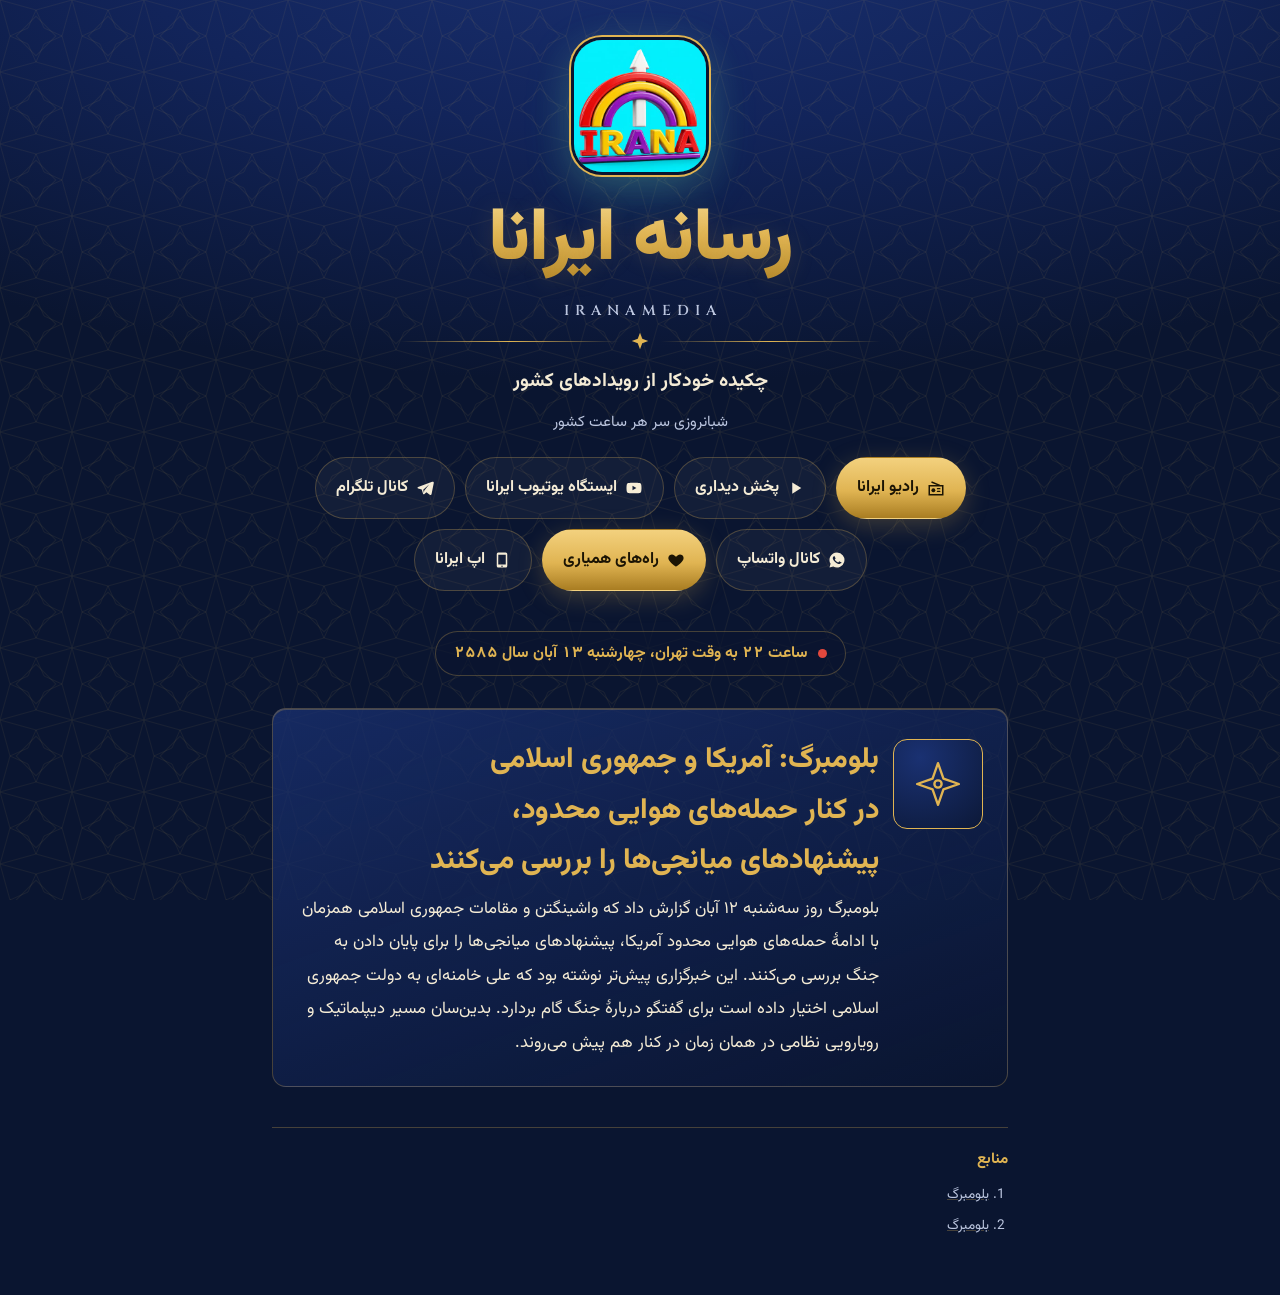
==== site/index.html @ 3be848b4 "خبرنامه‌ی ساعت ۲۲ به وقت تهران، چهارشنبه ۱۳ آبان سال ۲۵۸۵ Co-Authored-By: Claude Sonnet 5.5 <noreply" ====
<!doctype html><html><head><meta charset=utf8><meta name=viewport content="width=device-width,initial-scale=1,viewport-fit=cover"><style>:root{color-scheme:light;box-sizing:border-box;padding-top:env(safe-area-inset-top,0px);padding-bottom:env(safe-area-inset-bottom,0px)}html{scroll-padding-top:env(safe-area-inset-top,0px)}body{margin:0;padding:0;font:14px -apple-system,BlinkMacSystemFont,sans-serif;background:#fff;color:#000}img{max-width:100%}[hidden]:not([hidden=until-found i]){display:none!important}</style></head><body>
<title>رسانه ایرانا</title>
<meta name="theme-color" content="#0a1530">
<link rel="preconnect" href="https://fonts.googleapis.com">
<link rel="preconnect" href="https://fonts.gstatic.com" crossorigin>
<link rel="stylesheet" href="https://fonts.googleapis.com/css2?family=Cinzel:wght@600&family=Vazirmatn:wght@400;700;800;900&display=swap">
<link rel="stylesheet" href="page.css">

<div class="wrap">
  <header class="crown">
    <img class="seal logo" src="seal.jpg" alt="نشان ایرانا" width="132" height="132">
    <h1>رسانه ایرانا</h1>
    <span class="roman" lang="en">IRANAMEDIA</span>
    <div class="ornament"><svg viewBox="0 0 24 24" aria-hidden="true"><path d="M12 1l3 8 8 3-8 3-3 8-3-8-8-3 8-3z"/></svg></div>
    <p class="tagline">چکیده خودکار از رویدادهای کشور</p>
    <p class="cadence">شبانروزی سر هر ساعت کشور</p>
    <div class="actions">
      <button type="button" class="btn primary" id="radioOpen"><svg viewBox="0 0 24 24" aria-hidden="true"><path d="M3 9h18v12H3zM6 4l11 4.5" fill="none" stroke="currentColor" stroke-width="2"/><circle cx="8.5" cy="15" r="2.6"/><rect x="13" y="12" width="5" height="1.8" rx=".9"/><rect x="13" y="15.5" width="5" height="1.8" rx=".9"/></svg>رادیو ایرانا</button>
      <button type="button" class="btn" id="tvOpen"><svg viewBox="0 0 24 24" aria-hidden="true"><path d="M7 4.5v15l12-7.5z"/></svg>پخش دیداری</button>
      <a class="btn" href="https://m.youtube.com/IRANAMEDIA" target="_blank" rel="noopener"><svg viewBox="0 0 24 24" aria-hidden="true"><path d="M21.6 7.2a2.5 2.5 0 0 0-1.8-1.8C18.2 5 12 5 12 5s-6.2 0-7.8.4A2.5 2.5 0 0 0 2.4 7.2C2 8.8 2 12 2 12s0 3.2.4 4.8a2.5 2.5 0 0 0 1.8 1.8C5.8 19 12 19 12 19s6.2 0 7.8-.4a2.5 2.5 0 0 0 1.8-1.8c.4-1.6.4-4.8.4-4.8s0-3.2-.4-4.8zM10 15V9l5.2 3z"/></svg>ایستگاه یوتیوب ایرانا</a>
      <a class="btn" href="https://t.me/IranaMediaNews"><svg viewBox="0 0 24 24" aria-hidden="true"><path d="M21.5 3.5 2.8 10.7c-1 .4-1 1.6.1 1.9l4.7 1.5 1.8 5.6c.3.8 1.3 1 1.9.4l2.6-2.5 4.9 3.6c.7.5 1.7.1 1.9-.8l3-15.2c.2-1-.8-1.8-1.7-1.4zM9.6 14.3l8.2-7.4-6.9 8.7-.3 3.2z"/></svg>کانال تلگرام</a>
      <a class="btn" href="https://whatsapp.com/channel/0029Vb9JxR1HgZWcZUxJY03Z" target="_blank" rel="noopener"><svg viewBox="0 0 24 24" aria-hidden="true"><path fill-rule="evenodd" d="M12 2a10 10 0 0 0-8.6 15.1L2 22l5-1.3A10 10 0 1 0 12 2zm5.3 14.1c-.2.6-1.3 1.2-1.8 1.2-.5.1-1 .2-3.3-.7-2.8-1.1-4.6-4-4.7-4.2-.1-.2-1.1-1.5-1.1-2.8s.7-2 1-2.3c.2-.3.5-.3.7-.3h.5c.2 0 .4 0 .6.5.2.6.8 2 .8 2.1.1.1.1.3 0 .4-.1.2-.1.3-.3.5l-.4.5c-.1.1-.3.3-.1.6.2.3.8 1.3 1.7 2.1 1.2 1 2.1 1.3 2.4 1.5.3.1.5.1.6-.1l.9-1.1c.2-.3.4-.2.6-.1l2 1c.3.1.5.2.5.3.1.1.1.6-.1 1.2z"/></svg>کانال واتساپ</a>
      <a class="btn primary" href="https://iranamedia.github.io/#support"><svg viewBox="0 0 24 24" aria-hidden="true"><path d="M12 21s-7.5-4.6-9.600-9.200C0.900 8.400 2.800 4.500 6.600 4.500c2.200 0 3.600 1.200 5.400 3.200 1.800-2 3.200-3.200 5.400-3.200 3.800 0 5.700 3.900 4.200 7.300C19.500 16.400 12 21 12 21z"/></svg>راه‌های همیاری</a>
      <a class="btn" href="https://iranamedia.github.io/"><svg viewBox="0 0 24 24" aria-hidden="true"><path d="M7 2h10a2 2 0 0 1 2 2v16a2 2 0 0 1-2 2H7a2 2 0 0 1-2-2V4a2 2 0 0 1 2-2zm0 3v13h10V5zm5 14.2a1 1 0 1 0 0 2 1 1 0 0 0 0-2z"/></svg>اپ ایرانا</a>
    </div>
  </header>

<!--BULLETIN-START-->
<div class="stamp">ساعت ۲۲ به وقت تهران، چهارشنبه ۱۳ آبان سال ۲۵۸۵</div>
<section>
<article class="story" data-kind="general"><h3>بلومبرگ: آمریکا و جمهوری اسلامی در کنار حمله‌های هوایی محدود، پیشنهادهای میانجی‌ها را بررسی می‌کنند</h3><p>بلومبرگ روز سه‌شنبه ۱۲ آبان گزارش داد که واشینگتن و مقامات جمهوری اسلامی همزمان با ادامهٔ حمله‌های هوایی محدود آمریکا، پیشنهادهای میانجی‌ها را برای پایان دادن به جنگ بررسی می‌کنند. این خبرگزاری پیش‌تر نوشته بود که علی خامنه‌ای به دولت جمهوری اسلامی اختیار داده است برای گفتگو دربارهٔ جنگ گام بردارد. بدین‌سان مسیر دیپلماتیک و رویارویی نظامی در همان زمان در کنار هم پیش می‌روند.</p></article>
</section>
<footer class="sources"><h3>منابع</h3><ol>
<li><a href="https://www.bloomberg.com/news/articles/2026-11-03/us-iran-weigh-mediators-proposals-amid-limited-airstrikes">بلومبرگ</a></li>
<li><a href="https://www.bloomberg.com/news/articles/2026-11-02/iran-s-khamenei-gives-government-powers-to-hold-talks-on-war">بلومبرگ</a></li>
</ol></footer>
<!--BULLETIN-END-->
</div>

<div class="tv" id="tv" hidden role="dialog" aria-modal="true" aria-label="پخش دیداری رسانه ایرانا">
  <div class="tv-top"><img id="tvLogo" alt=""><span class="tv-name">رسانه ایرانا</span><span class="tv-onair">رادیو ایرانا · پخش پیوسته</span><span class="tv-stamp" id="tvStamp"></span></div>
  <div class="tv-stage" id="tvStage" aria-live="polite"></div>
  <div>
    <div class="tv-bar">
      <button type="button" id="tvPrev">پیشین</button>
      <button type="button" id="tvPause">ایست</button>
      <button type="button" id="tvNext">پسین</button>
      <button type="button" id="tvSound" aria-pressed="true">صدا: روشن</button>
      <button type="button" id="tvClose">بستن</button>
      <span class="tv-count" id="tvCount"></span>
    </div>
    <div class="tv-progress"><i id="tvProg"></i></div>
  </div>
  <div class="tv-ticker"><b>تیترها</b><div class="tv-track"><div class="tv-run" id="tvRun"></div></div></div>
</div>
<script src="page.js"></script>

</body></html>
---- site/page.css ----
/* Irana visual identity — shared by the claude.ai page and the web app.
   Layout: night-lapis ground with a faint gold girih lattice; modern Vazirmatn masthead; gold-ruled single column of reports. */
:root {
  --night: #0a1530;
  --lapis: #12245a;
  --lapis-2: #1a3172;
  --gold: #e0b452;
  --gold-deep: #a97d22;
  --ivory: #f5ecd6;
  --mist: #bcc6df;
  --turq: #46b8ae;
  --live: #e2483d;
  --line: rgba(224, 180, 82, .28);
  --font-crown: "Vazirmatn", Tahoma, sans-serif;
  --font-roman: "Cinzel", "Times New Roman", serif;
  --font-body: "Vazirmatn", Tahoma, "Segoe UI", sans-serif;
  color-scheme: dark;
}
html { direction: rtl; background: var(--night); }
[hidden] { display: none !important; }
body {
  margin: 0; color: var(--ivory); font-family: var(--font-body); font-size: 17px; line-height: 2;
  background:
    url("data:image/svg+xml,%3Csvg xmlns='http://www.w3.org/2000/svg' width='72' height='72' viewBox='0 0 72 72'%3E%3Cg fill='none' stroke='%23e0b452' stroke-opacity='.07' stroke-width='1'%3E%3Cpath d='M36 10 L44 28 L62 36 L44 44 L36 62 L28 44 L10 36 L28 28 Z'/%3E%3Crect x='22' y='22' width='28' height='28' transform='rotate(45 36 36)'/%3E%3Cpath d='M0 0 L10 36 L0 72 M72 0 L62 36 L72 72 M0 0 L36 10 L72 0 M0 72 L36 62 L72 72'/%3E%3C/g%3E%3C/svg%3E"),
    radial-gradient(120% 70% at 50% -10%, var(--lapis-2) 0%, var(--lapis) 35%, var(--night) 75%);
  background-attachment: fixed, fixed;
  padding-inline: 16px; padding-block: 0 56px;
  min-height: 100%;
}
.wrap { max-width: 46rem; margin-inline: auto; display: flex; flex-direction: column; gap: 32px; }
a { color: var(--gold); }
a:focus-visible, button:focus-visible { outline: 2px solid var(--gold); outline-offset: 3px; border-radius: 6px; }

/* Masthead */
header.crown { padding-block: 40px 8px; display: grid; justify-items: center; gap: 6px; text-align: center; }
.crown .seal { width: 132px; height: 132px; border-radius: 28px; object-fit: cover;
  box-shadow: 0 0 0 3px var(--night), 0 0 0 5px var(--gold), 0 14px 50px rgba(0,229,238,.22), 0 10px 40px rgba(224,180,82,.2); }
.crown h1 { margin: 14px 0 0; font-family: var(--font-crown); font-weight: 900; font-size: clamp(2.6rem, 10vw, 4.6rem);
  line-height: 1.35; letter-spacing: -.01em; color: var(--gold);
  background: linear-gradient(180deg, #f7dc93 0%, var(--gold) 45%, var(--gold-deep) 100%);
  -webkit-background-clip: text; background-clip: text; -webkit-text-fill-color: transparent;
  text-shadow: 0 2px 24px rgba(224,180,82,.18); }
.crown .roman { font-family: var(--font-roman); font-weight: 600; letter-spacing: .42em; font-size: .9rem;
  color: var(--mist); margin-inline-start: .42em; direction: ltr; }
.crown .tagline { margin: 6px 0 0; font-size: 1.2rem; font-weight: 700; color: var(--ivory); }
.crown .cadence { margin: 0; color: var(--mist); font-size: .95rem; }
.ornament { display: flex; align-items: center; gap: 12px; color: var(--gold); width: 100%; max-width: 30rem; margin-inline: auto; }
.ornament::before, .ornament::after { content: ""; flex: 1; height: 1px; background: linear-gradient(90deg, transparent, var(--gold), transparent); }
.ornament svg { width: 18px; height: 18px; flex: none; fill: currentColor; }

/* Actions */
.actions { display: flex; flex-wrap: wrap; justify-content: center; gap: 10px; margin-top: 14px; }
.btn { display: inline-flex; align-items: center; gap: 8px; min-height: 44px; padding: 8px 20px; border-radius: 999px;
  font: 700 1rem var(--font-body); text-decoration: none; cursor: pointer; border: 1px solid var(--line);
  color: var(--ivory); background: rgba(255,255,255,.04); transition: background .2s, border-color .2s; }
.btn:hover { background: rgba(224,180,82,.12); border-color: var(--gold); }
.btn.primary { color: #1b1404; border-color: transparent;
  background: linear-gradient(180deg, #f3d17e, var(--gold) 55%, var(--gold-deep)); box-shadow: 0 6px 24px rgba(224,180,82,.25); }
.btn.primary:hover { filter: brightness(1.06); }
.btn svg { width: 18px; height: 18px; fill: currentColor; flex: none; }

/* Live stamp */
.stamp { align-self: center; display: inline-flex; align-items: center; gap: 10px; padding: 6px 18px; border-radius: 999px;
  border: 1px solid var(--line); background: rgba(10,21,48,.6); color: var(--gold); font-weight: 700;
  font-size: .98rem; font-variant-numeric: tabular-nums; text-align: center; }
.stamp::before { content: ""; width: 9px; height: 9px; border-radius: 50%; background: var(--live); flex: none;
  box-shadow: 0 0 0 0 rgba(226,72,61,.6); animation: pulse 2s infinite; }
@keyframes pulse { 70% { box-shadow: 0 0 0 9px rgba(226,72,61,0); } 100% { box-shadow: 0 0 0 0 rgba(226,72,61,0); } }

/* Reports */
.wrap > section { display: flex; flex-direction: column; }
article.story { padding-block: 22px; border-bottom: 1px solid var(--line); min-width: 0; }
article.story:last-child { border-bottom: 0; }
article.story h3 { margin: 0 0 6px; font-size: 1.22rem; line-height: 1.75; font-weight: 800; color: var(--ivory); text-wrap: balance; }
article.story p { margin: 0; color: var(--mist); }
article.story:first-child { padding: 26px 24px; margin-bottom: 8px; border: 1px solid var(--line); border-radius: 14px;
  background: linear-gradient(160deg, rgba(26,49,114,.75), rgba(10,21,48,.55)); box-shadow: inset 0 1px 0 rgba(224,180,82,.25); }
article.story:first-child h3 { font-size: clamp(1.4rem, 4vw, 1.8rem); color: var(--gold); }
article.story:first-child p { color: var(--ivory); font-size: 1.05rem; }

/* Sources + note */
.sources { font-size: .85rem; color: var(--mist); border-top: 1px solid var(--line); padding-block-start: 16px; }
.sources h3 { margin: 0 0 6px; font-size: .95rem; color: var(--gold); font-weight: 700; }
.sources ol { margin: 0; padding-inline-start: 1.4em; display: flex; flex-direction: column; gap: 4px; }
.sources a { color: var(--mist); text-decoration-color: var(--line); word-break: break-word; }
.sources a:hover { color: var(--gold); }
.note { color: var(--mist); opacity: .75; font-size: .82rem; margin: 0; text-align: center; }
@media (prefers-reduced-motion: reduce) { .stamp::before { animation: none; } }

/* Broadcast & radio view */
.tv[hidden] { display: none !important; }
.tv { position: fixed; inset: 0; z-index: 50; color: var(--ivory); display: grid; grid-template-rows: auto 1fr auto auto;
  background: url("data:image/svg+xml,%3Csvg xmlns='http://www.w3.org/2000/svg' width='72' height='72'%3E%3Cpath d='M36 10 L44 28 L62 36 L44 44 L36 62 L28 44 L10 36 L28 28 Z' fill='none' stroke='%23e0b452' stroke-opacity='.06'/%3E%3C/svg%3E"),
    radial-gradient(120% 90% at 85% 0%, var(--lapis-2) 0%, var(--lapis) 40%, var(--night) 100%);
  padding-top: env(safe-area-inset-top, 0px); padding-bottom: env(safe-area-inset-bottom, 0px); }
.tv-top { display: flex; align-items: center; gap: 12px; padding: 12px 20px; border-bottom: 1px solid var(--line); }
.tv-top img { width: 46px; height: 46px; border-radius: 10px; flex: none; box-shadow: 0 0 0 2px var(--gold); }
.tv-name { font-family: var(--font-crown); font-weight: 900; font-size: 1.5rem; line-height: 1.4; color: var(--gold); }
.tv-onair { display: none; font-size: .8rem; font-weight: 800; background: var(--live); color: #fff; border-radius: 4px; padding: 2px 10px; }
.tv.radio .tv-onair { display: inline-block; }
.tv-stamp { margin-inline-start: auto; font-size: .9rem; color: var(--mist); font-variant-numeric: tabular-nums; text-align: left; }
.tv-stage { display: flex; flex-direction: column; justify-content: center; gap: 14px; padding: 24px clamp(16px, 7vw, 96px); min-height: 0; overflow-y: auto; }
.tv-label { align-self: flex-start; font-size: .85rem; font-weight: 800; background: var(--gold); color: #1b1404; border-radius: 4px; padding: 2px 12px; }
.tv-title { font-family: var(--font-body); font-weight: 800; font-size: clamp(1.8rem, 5vw, 3.3rem); line-height: 1.5; margin: 0; text-wrap: balance; color: #fff; }
.tv-body { font-size: clamp(1.05rem, 2.2vw, 1.45rem); line-height: 2; margin: 0; max-width: 60rem; color: var(--mist); }
.tv-list { margin: 0; padding-inline-start: 1.2em; display: flex; flex-direction: column; gap: 8px; font-size: clamp(1.1rem, 2.4vw, 1.5rem); line-height: 1.8; }
.tv-list li::marker { color: var(--gold); }
.tv-slide { display: flex; flex-direction: column; gap: 14px; animation: tvIn .55s ease both; }
@keyframes tvIn { from { opacity: .001; transform: translateY(14px); } to { opacity: 1; transform: none; } }
.tv-notice { font-size: .85rem; color: var(--gold); margin: 0; }
.tv-bar { display: flex; flex-wrap: wrap; align-items: center; gap: 10px; padding: 10px 20px; }
.tv-bar button { font: 700 .95rem var(--font-body); color: var(--ivory); background: rgba(255,255,255,.06); border: 1px solid var(--line);
  border-radius: 999px; padding: 8px 16px; cursor: pointer; min-height: 40px; }
.tv-bar button:hover { background: rgba(224,180,82,.14); }
.tv-bar button[aria-pressed="false"] { opacity: .65; }
.tv-bar button:disabled { opacity: .35; cursor: not-allowed; }
.tv-count { margin-inline-start: auto; font-size: .9rem; color: var(--mist); font-variant-numeric: tabular-nums; }
.tv-progress { height: 3px; background: rgba(255,255,255,.1); }
.tv-progress > i { display: block; height: 100%; width: 0; background: linear-gradient(90deg, var(--gold-deep), var(--gold)); }
.tv-ticker { display: flex; align-items: stretch; background: linear-gradient(180deg, #f3d17e, var(--gold)); color: #1b1404; overflow: hidden; font-weight: 700; }
.tv-ticker b { flex: none; background: var(--live); color: #fff; padding: 8px 14px; position: relative; z-index: 1; }
.tv-track { flex: 1; overflow: hidden; display: flex; align-items: center; min-width: 0; }
.tv-run { display: inline-block; white-space: nowrap; padding-inline-start: 100%; animation: tvRun 70s linear infinite; }
.tv-run span::after { content: "  ✦  "; color: var(--gold-deep); }
@keyframes tvRun { from { transform: translateX(0); } to { transform: translateX(100%); } }
@media (prefers-reduced-motion: reduce) { .tv-slide { animation: none; } .tv-run { animation: none; padding-inline-start: 0; } }


/* Story art — Irana line illustrations, one per kind of report (set by data-kind) */
[data-kind="prince"] { --art: url("data:image/svg+xml,%3Csvg xmlns='http://www.w3.org/2000/svg' viewBox='0 0 64 64' fill='none' stroke='%23e0b452' stroke-width='2.6' stroke-linecap='round' stroke-linejoin='round'%3E%3Cpath d='M12 44 L9 21 L22 31 L32 14 L42 31 L55 21 L52 44 Z'/%3E%3Cpath d='M12 51 H52'/%3E%3Ccircle cx='32' cy='36' r='3' fill='%23e0b452'/%3E%3Ccircle cx='9' cy='19' r='2' fill='%23e0b452'/%3E%3Ccircle cx='55' cy='19' r='2' fill='%23e0b452'/%3E%3Ccircle cx='32' cy='12' r='2' fill='%23e0b452'/%3E%3C/svg%3E"); }
[data-kind="arrest"] { --art: url("data:image/svg+xml,%3Csvg xmlns='http://www.w3.org/2000/svg' viewBox='0 0 64 64' fill='none' stroke='%23e0b452' stroke-width='2.6' stroke-linecap='round' stroke-linejoin='round'%3E%3Ccircle cx='20' cy='40' r='10'/%3E%3Ccircle cx='44' cy='40' r='10'/%3E%3Cpath d='M14 31 l4 -7 h4 l4 7 M38 31 l4 -7 h4 l4 7'/%3E%3Cpath d='M26 22 q6 -6 12 0'/%3E%3C/svg%3E"); }
[data-kind="prison"] { --art: url("data:image/svg+xml,%3Csvg xmlns='http://www.w3.org/2000/svg' viewBox='0 0 64 64' fill='none' stroke='%23e0b452' stroke-width='2.6' stroke-linecap='round' stroke-linejoin='round'%3E%3Crect x='13' y='11' width='38' height='42' rx='3'/%3E%3Cpath d='M23 11 V53 M32 11 V53 M41 11 V53 M13 26 H51'/%3E%3C/svg%3E"); }
[data-kind="memorial"] { --art: url("data:image/svg+xml,%3Csvg xmlns='http://www.w3.org/2000/svg' viewBox='0 0 64 64' fill='none' stroke='%23e0b452' stroke-width='2.6' stroke-linecap='round' stroke-linejoin='round'%3E%3Cpath d='M32 12 C26 19 27 26 32 27 C37 26 38 19 32 12 Z'/%3E%3Crect x='25' y='31' width='14' height='20' rx='2'/%3E%3Cpath d='M17 53 H47'/%3E%3C/svg%3E"); }
[data-kind="protest"] { --art: url("data:image/svg+xml,%3Csvg xmlns='http://www.w3.org/2000/svg' viewBox='0 0 64 64' fill='none' stroke='%23e0b452' stroke-width='2.6' stroke-linecap='round' stroke-linejoin='round'%3E%3Cpath d='M12 27 v11 h9 l22 11 V16 l-22 11 Z'/%3E%3Cpath d='M21 38 l3 12 h6 l-2 -10'/%3E%3Cpath d='M49 25 q4 7 0 14 M53 21 q7 11 0 22'/%3E%3C/svg%3E"); }
[data-kind="strike"] { --art: url("data:image/svg+xml,%3Csvg xmlns='http://www.w3.org/2000/svg' viewBox='0 0 64 64' fill='none' stroke='%23e0b452' stroke-width='2.6' stroke-linecap='round' stroke-linejoin='round'%3E%3Cpath d='M9 53 V31 l12 8 V31 l12 8 V19 h9 v34 Z'/%3E%3Cpath d='M47 53 V27 h7 v26'/%3E%3Cpath d='M8 53 H56'/%3E%3Cpath d='M14 22 l8 8 M22 22 l-8 8'/%3E%3C/svg%3E"); }
[data-kind="sanctions"] { --art: url("data:image/svg+xml,%3Csvg xmlns='http://www.w3.org/2000/svg' viewBox='0 0 64 64' fill='none' stroke='%23e0b452' stroke-width='2.6' stroke-linecap='round' stroke-linejoin='round'%3E%3Cpath d='M7 41 H57 L51 51 H13 Z'/%3E%3Cpath d='M38 41 V31 h9 v10'/%3E%3Crect x='16' y='20' width='15' height='12' rx='2'/%3E%3Cpath d='M19 20 v-4 a4.5 4.5 0 0 1 9 0 v4'/%3E%3C/svg%3E"); }
[data-kind="economy"] { --art: url("data:image/svg+xml,%3Csvg xmlns='http://www.w3.org/2000/svg' viewBox='0 0 64 64' fill='none' stroke='%23e0b452' stroke-width='2.6' stroke-linecap='round' stroke-linejoin='round'%3E%3Cpath d='M11 11 V53 H55'/%3E%3Cpath d='M16 19 L26 29 L34 25 L50 45'/%3E%3Cpath d='M50 45 h-9 M50 45 v-9'/%3E%3C/svg%3E"); }
[data-kind="rights"] { --art: url("data:image/svg+xml,%3Csvg xmlns='http://www.w3.org/2000/svg' viewBox='0 0 64 64' fill='none' stroke='%23e0b452' stroke-width='2.6' stroke-linecap='round' stroke-linejoin='round'%3E%3Cpath d='M32 13 V51 M21 51 H43 M15 21 H49'/%3E%3Cpath d='M15 21 L9 34 H21 Z M49 21 L43 34 H55 Z'/%3E%3Ccircle cx='32' cy='13' r='2' fill='%23e0b452'/%3E%3C/svg%3E"); }
[data-kind="general"] { --art: url("data:image/svg+xml,%3Csvg xmlns='http://www.w3.org/2000/svg' viewBox='0 0 64 64' fill='none' stroke='%23e0b452' stroke-width='2.6' stroke-linecap='round' stroke-linejoin='round'%3E%3Cpath d='M32 9 L38 26 L55 32 L38 38 L32 55 L26 38 L9 32 L26 26 Z'/%3E%3Ccircle cx='32' cy='32' r='4'/%3E%3C/svg%3E"); }
article.story { display: grid; grid-template-columns: 64px minmax(0, 1fr); column-gap: 16px; align-items: start; }
article.story::before { content: ""; grid-row: 1 / span 2; width: 64px; height: 64px; border-radius: 14px; border: 1px solid var(--line);
  background: var(--art, none) center / 66% no-repeat, radial-gradient(120% 120% at 30% 20%, var(--lapis-2), var(--night)); margin-top: 4px; }
article.story > h3, article.story > p { grid-column: 2; }
article.story:first-child { grid-template-columns: 88px minmax(0, 1fr); }
article.story:first-child::before { width: 88px; height: 88px; border-color: var(--gold); }
@media (max-width: 480px) { article.story { grid-template-columns: 52px minmax(0, 1fr); column-gap: 12px; } article.story::before { width: 52px; height: 52px; border-radius: 12px; }
  article.story:first-child { grid-template-columns: 64px minmax(0, 1fr); } article.story:first-child::before { width: 64px; height: 64px; }
  article.story::before { grid-row: 1; } article.story > h3 { align-self: center; } article.story > p { grid-column: 1 / -1; margin-top: 10px; } }
.tv-art { width: clamp(96px, 16vw, 168px); aspect-ratio: 1; border-radius: 22px; border: 1px solid var(--gold);
  background: var(--art, none) center / 64% no-repeat, radial-gradient(120% 120% at 30% 20%, var(--lapis-2), var(--night)); box-shadow: 0 10px 40px rgba(224,180,82,.15); }
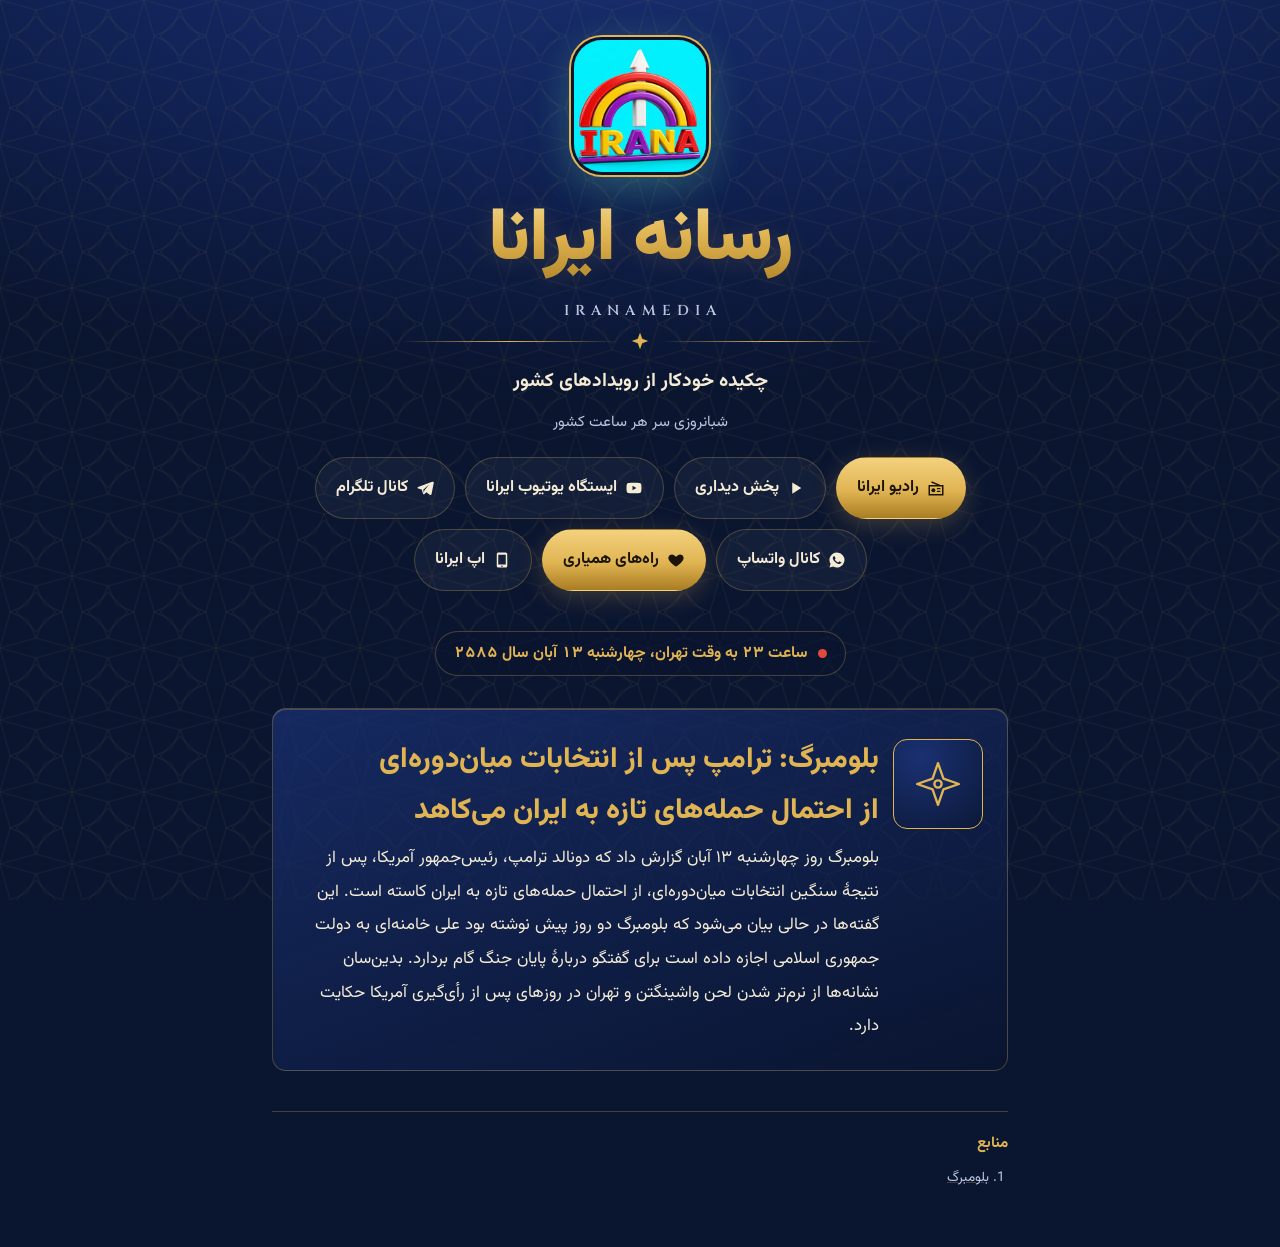
==== commit ab8fb2e3: "خبرنامه‌ی ساعت ۲۳ به وقت تهران، چهارشنبه ۱۳ آبان سال ۲۵۸۵ Co-Authored-By: Claude Sonnet 5.5 <noreply" ====
--- a/site/index.html
+++ b/site/index.html
@@ -26,13 +26,12 @@
   </header>
 
 <!--BULLETIN-START-->
-<div class="stamp">ساعت ۲۲ به وقت تهران، چهارشنبه ۱۳ آبان سال ۲۵۸۵</div>
+<div class="stamp">ساعت ۲۳ به وقت تهران، چهارشنبه ۱۳ آبان سال ۲۵۸۵</div>
 <section>
-<article class="story" data-kind="general"><h3>بلومبرگ: آمریکا و جمهوری اسلامی در کنار حمله‌های هوایی محدود، پیشنهادهای میانجی‌ها را بررسی می‌کنند</h3><p>بلومبرگ روز سه‌شنبه ۱۲ آبان گزارش داد که واشینگتن و مقامات جمهوری اسلامی همزمان با ادامهٔ حمله‌های هوایی محدود آمریکا، پیشنهادهای میانجی‌ها را برای پایان دادن به جنگ بررسی می‌کنند. این خبرگزاری پیش‌تر نوشته بود که علی خامنه‌ای به دولت جمهوری اسلامی اختیار داده است برای گفتگو دربارهٔ جنگ گام بردارد. بدین‌سان مسیر دیپلماتیک و رویارویی نظامی در همان زمان در کنار هم پیش می‌روند.</p></article>
+<article class="story" data-kind="general"><h3>بلومبرگ: ترامپ پس از انتخابات میان‌دوره‌ای از احتمال حمله‌های تازه به ایران می‌کاهد</h3><p>بلومبرگ روز چهارشنبه ۱۳ آبان گزارش داد که دونالد ترامپ، رئیس‌جمهور آمریکا، پس از نتیجهٔ سنگین انتخابات میان‌دوره‌ای، از احتمال حمله‌های تازه به ایران کاسته است. این گفته‌ها در حالی بیان می‌شود که بلومبرگ دو روز پیش نوشته بود علی خامنه‌ای به دولت جمهوری اسلامی اجازه داده است برای گفتگو دربارهٔ پایان جنگ گام بردارد. بدین‌سان نشانه‌ها از نرم‌تر شدن لحن واشینگتن و تهران در روزهای پس از رأی‌گیری آمریکا حکایت دارد.</p></article>
 </section>
 <footer class="sources"><h3>منابع</h3><ol>
-<li><a href="https://www.bloomberg.com/news/articles/2026-11-03/us-iran-weigh-mediators-proposals-amid-limited-airstrikes">بلومبرگ</a></li>
-<li><a href="https://www.bloomberg.com/news/articles/2026-11-02/iran-s-khamenei-gives-government-powers-to-hold-talks-on-war">بلومبرگ</a></li>
+<li><a href="https://www.bloomberg.com/news/articles/2026-11-04/trump-plays-down-prospect-of-strikes-on-iran-after-midterm-rout">بلومبرگ</a></li>
 </ol></footer>
 <!--BULLETIN-END-->
 </div>
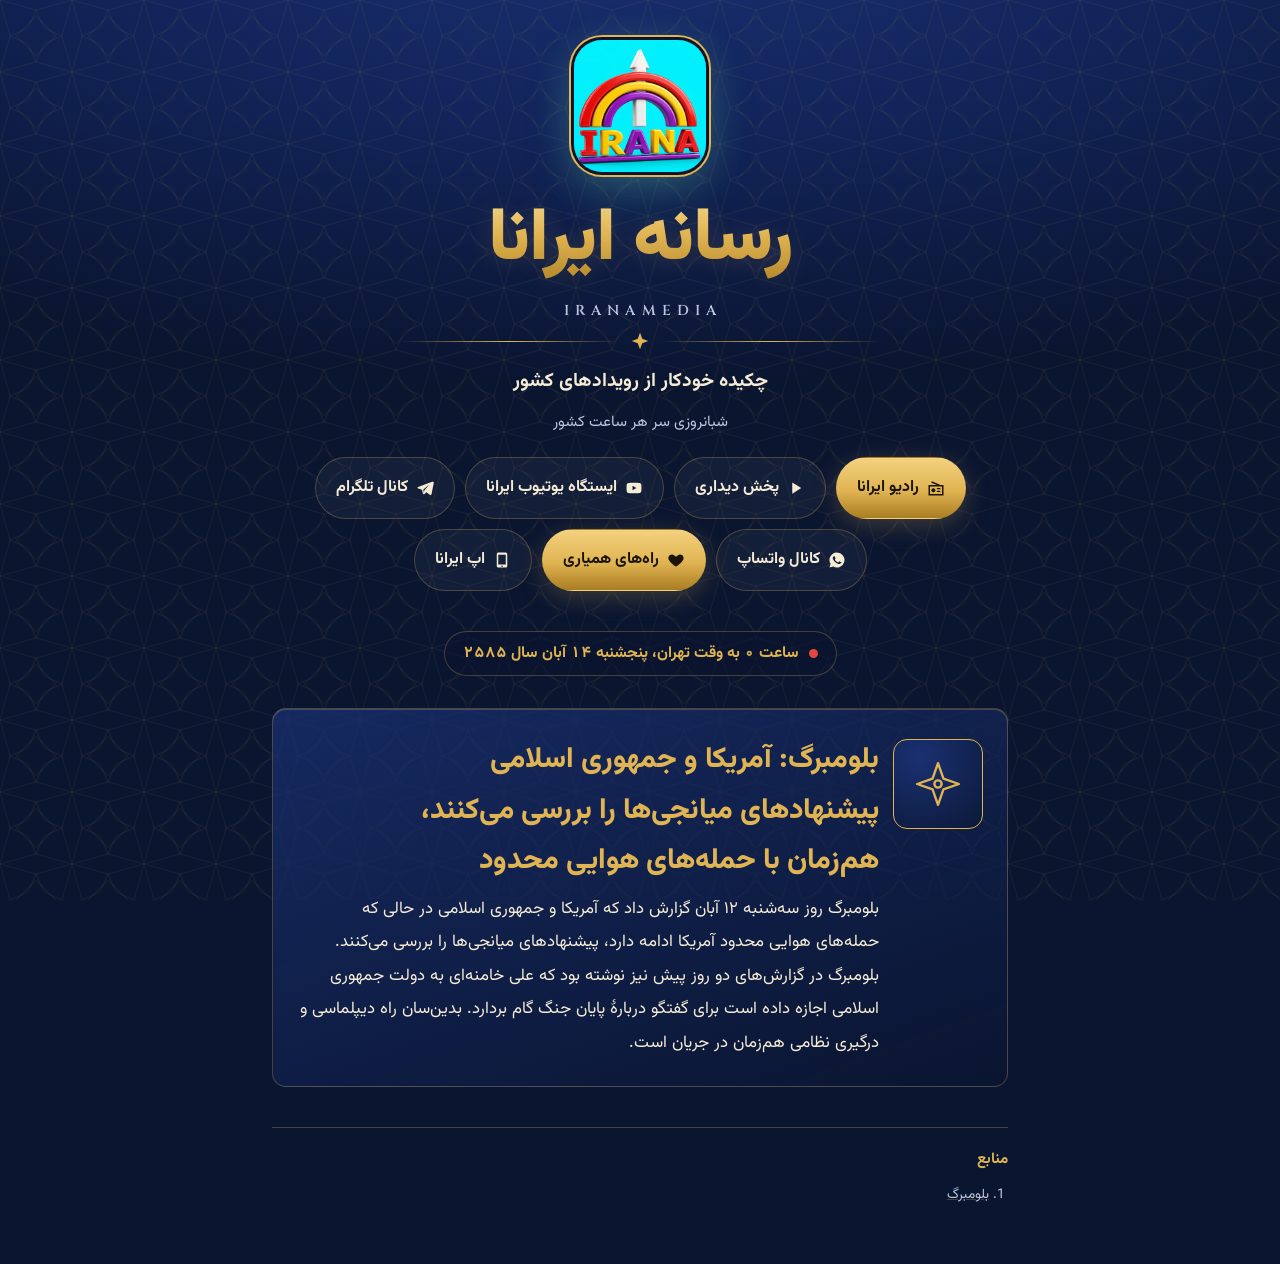
==== commit 02195d03: "خبرنامه‌ی ساعت ۰ به وقت تهران، پنجشنبه ۱۴ آبان سال ۲۵۸۵ Co-Authored-By: Claude Sonnet 5.5 <noreply@a" ====
--- a/site/index.html
+++ b/site/index.html
@@ -26,12 +26,12 @@
   </header>
 
 <!--BULLETIN-START-->
-<div class="stamp">ساعت ۲۳ به وقت تهران، چهارشنبه ۱۳ آبان سال ۲۵۸۵</div>
+<div class="stamp">ساعت ۰ به وقت تهران، پنجشنبه ۱۴ آبان سال ۲۵۸۵</div>
 <section>
-<article class="story" data-kind="general"><h3>بلومبرگ: ترامپ پس از انتخابات میان‌دوره‌ای از احتمال حمله‌های تازه به ایران می‌کاهد</h3><p>بلومبرگ روز چهارشنبه ۱۳ آبان گزارش داد که دونالد ترامپ، رئیس‌جمهور آمریکا، پس از نتیجهٔ سنگین انتخابات میان‌دوره‌ای، از احتمال حمله‌های تازه به ایران کاسته است. این گفته‌ها در حالی بیان می‌شود که بلومبرگ دو روز پیش نوشته بود علی خامنه‌ای به دولت جمهوری اسلامی اجازه داده است برای گفتگو دربارهٔ پایان جنگ گام بردارد. بدین‌سان نشانه‌ها از نرم‌تر شدن لحن واشینگتن و تهران در روزهای پس از رأی‌گیری آمریکا حکایت دارد.</p></article>
+<article class="story" data-kind="general"><h3>بلومبرگ: آمریکا و جمهوری اسلامی پیشنهادهای میانجی‌ها را بررسی می‌کنند، هم‌زمان با حمله‌های هوایی محدود</h3><p>بلومبرگ روز سه‌شنبه ۱۲ آبان گزارش داد که آمریکا و جمهوری اسلامی در حالی که حمله‌های هوایی محدود آمریکا ادامه دارد، پیشنهادهای میانجی‌ها را بررسی می‌کنند. بلومبرگ در گزارش‌های دو روز پیش نیز نوشته بود که علی خامنه‌ای به دولت جمهوری اسلامی اجازه داده است برای گفتگو دربارهٔ پایان جنگ گام بردارد. بدین‌سان راه دیپلماسی و درگیری نظامی هم‌زمان در جریان است.</p></article>
 </section>
 <footer class="sources"><h3>منابع</h3><ol>
-<li><a href="https://www.bloomberg.com/news/articles/2026-11-04/trump-plays-down-prospect-of-strikes-on-iran-after-midterm-rout">بلومبرگ</a></li>
+<li><a href="https://www.bloomberg.com/news/articles/2026-11-03/us-iran-weigh-mediators-proposals-amid-limited-airstrikes">بلومبرگ</a></li>
 </ol></footer>
 <!--BULLETIN-END-->
 </div>
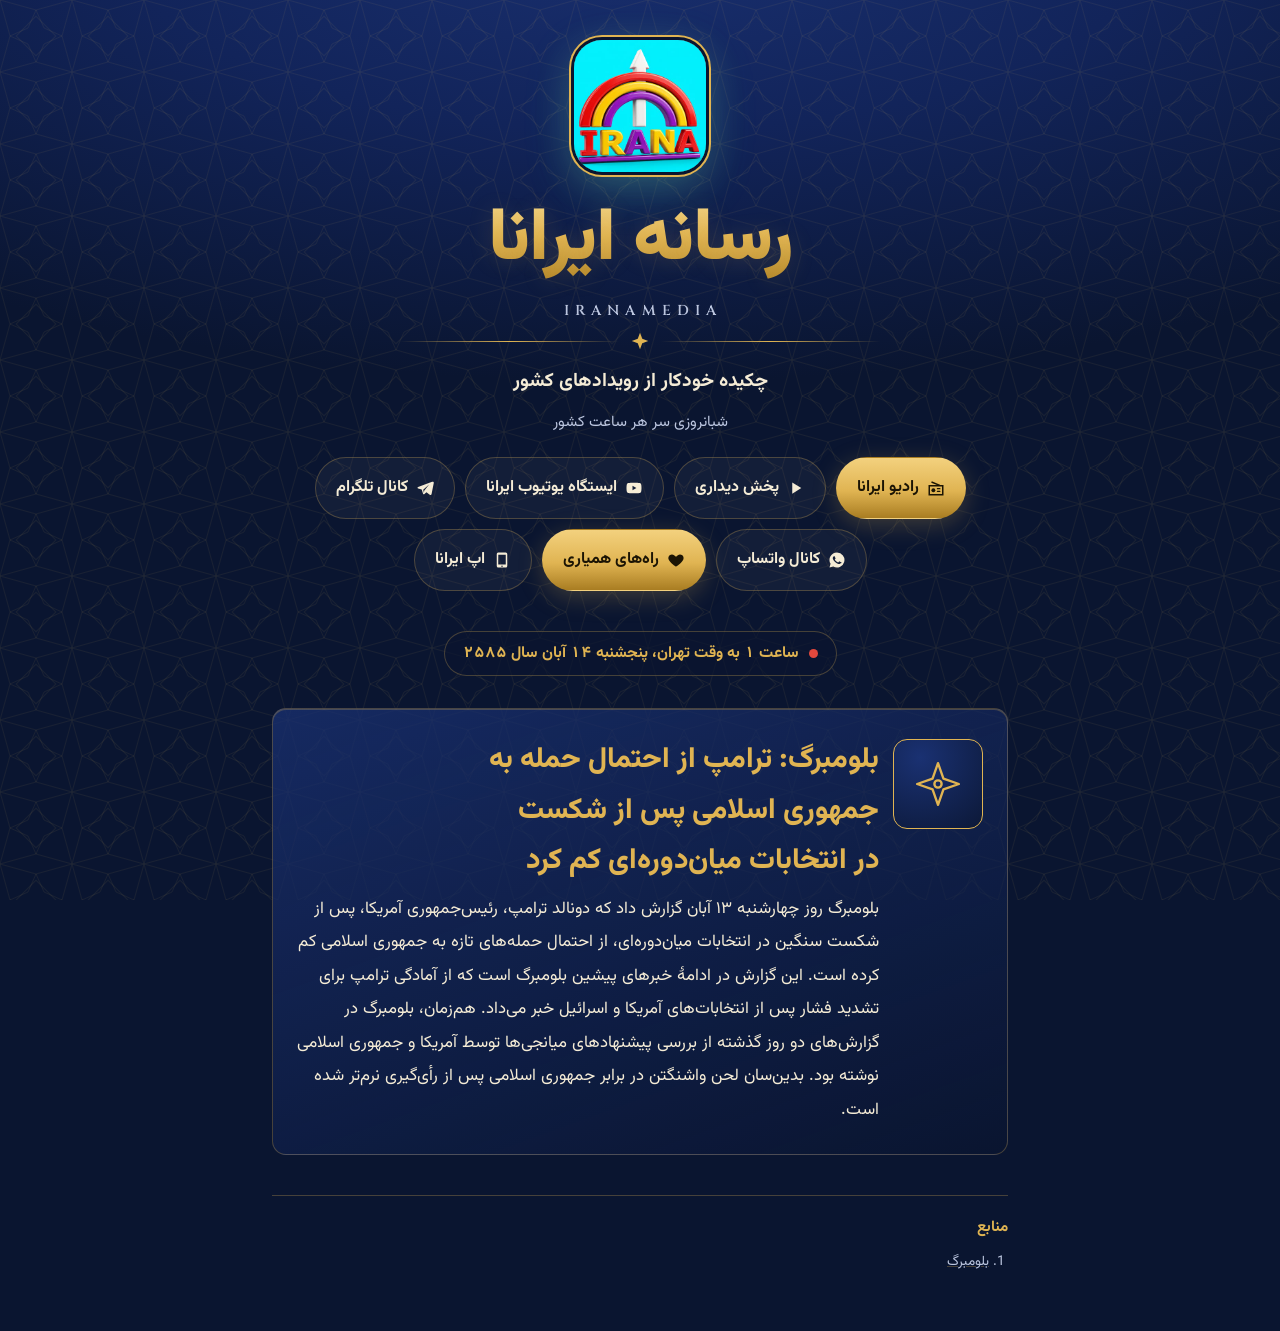
==== commit a31d8ad0: "خبرنامه‌ی ساعت ۱ به وقت تهران، پنجشنبه ۱۴ آبان سال ۲۵۸۵ Co-Authored-By: Claude Sonnet 5.5 <noreply@a" ====
--- a/site/index.html
+++ b/site/index.html
@@ -26,12 +26,12 @@
   </header>
 
 <!--BULLETIN-START-->
-<div class="stamp">ساعت ۰ به وقت تهران، پنجشنبه ۱۴ آبان سال ۲۵۸۵</div>
+<div class="stamp">ساعت ۱ به وقت تهران، پنجشنبه ۱۴ آبان سال ۲۵۸۵</div>
 <section>
-<article class="story" data-kind="general"><h3>بلومبرگ: آمریکا و جمهوری اسلامی پیشنهادهای میانجی‌ها را بررسی می‌کنند، هم‌زمان با حمله‌های هوایی محدود</h3><p>بلومبرگ روز سه‌شنبه ۱۲ آبان گزارش داد که آمریکا و جمهوری اسلامی در حالی که حمله‌های هوایی محدود آمریکا ادامه دارد، پیشنهادهای میانجی‌ها را بررسی می‌کنند. بلومبرگ در گزارش‌های دو روز پیش نیز نوشته بود که علی خامنه‌ای به دولت جمهوری اسلامی اجازه داده است برای گفتگو دربارهٔ پایان جنگ گام بردارد. بدین‌سان راه دیپلماسی و درگیری نظامی هم‌زمان در جریان است.</p></article>
+<article class="story" data-kind="general"><h3>بلومبرگ: ترامپ از احتمال حمله به جمهوری اسلامی پس از شکست در انتخابات میان‌دوره‌ای کم کرد</h3><p>بلومبرگ روز چهارشنبه ۱۳ آبان گزارش داد که دونالد ترامپ، رئیس‌جمهوری آمریکا، پس از شکست سنگین در انتخابات میان‌دوره‌ای، از احتمال حمله‌های تازه به جمهوری اسلامی کم کرده است. این گزارش در ادامهٔ خبرهای پیشین بلومبرگ است که از آمادگی ترامپ برای تشدید فشار پس از انتخابات‌های آمریکا و اسرائیل خبر می‌داد. هم‌زمان، بلومبرگ در گزارش‌های دو روز گذشته از بررسی پیشنهادهای میانجی‌ها توسط آمریکا و جمهوری اسلامی نوشته بود. بدین‌سان لحن واشنگتن در برابر جمهوری اسلامی پس از رأی‌گیری نرم‌تر شده است.</p></article>
 </section>
 <footer class="sources"><h3>منابع</h3><ol>
-<li><a href="https://www.bloomberg.com/news/articles/2026-11-03/us-iran-weigh-mediators-proposals-amid-limited-airstrikes">بلومبرگ</a></li>
+<li><a href="https://www.bloomberg.com/news/articles/2026-11-04/trump-plays-down-prospect-of-strikes-on-iran-after-midterm-rout">بلومبرگ</a></li>
 </ol></footer>
 <!--BULLETIN-END-->
 </div>
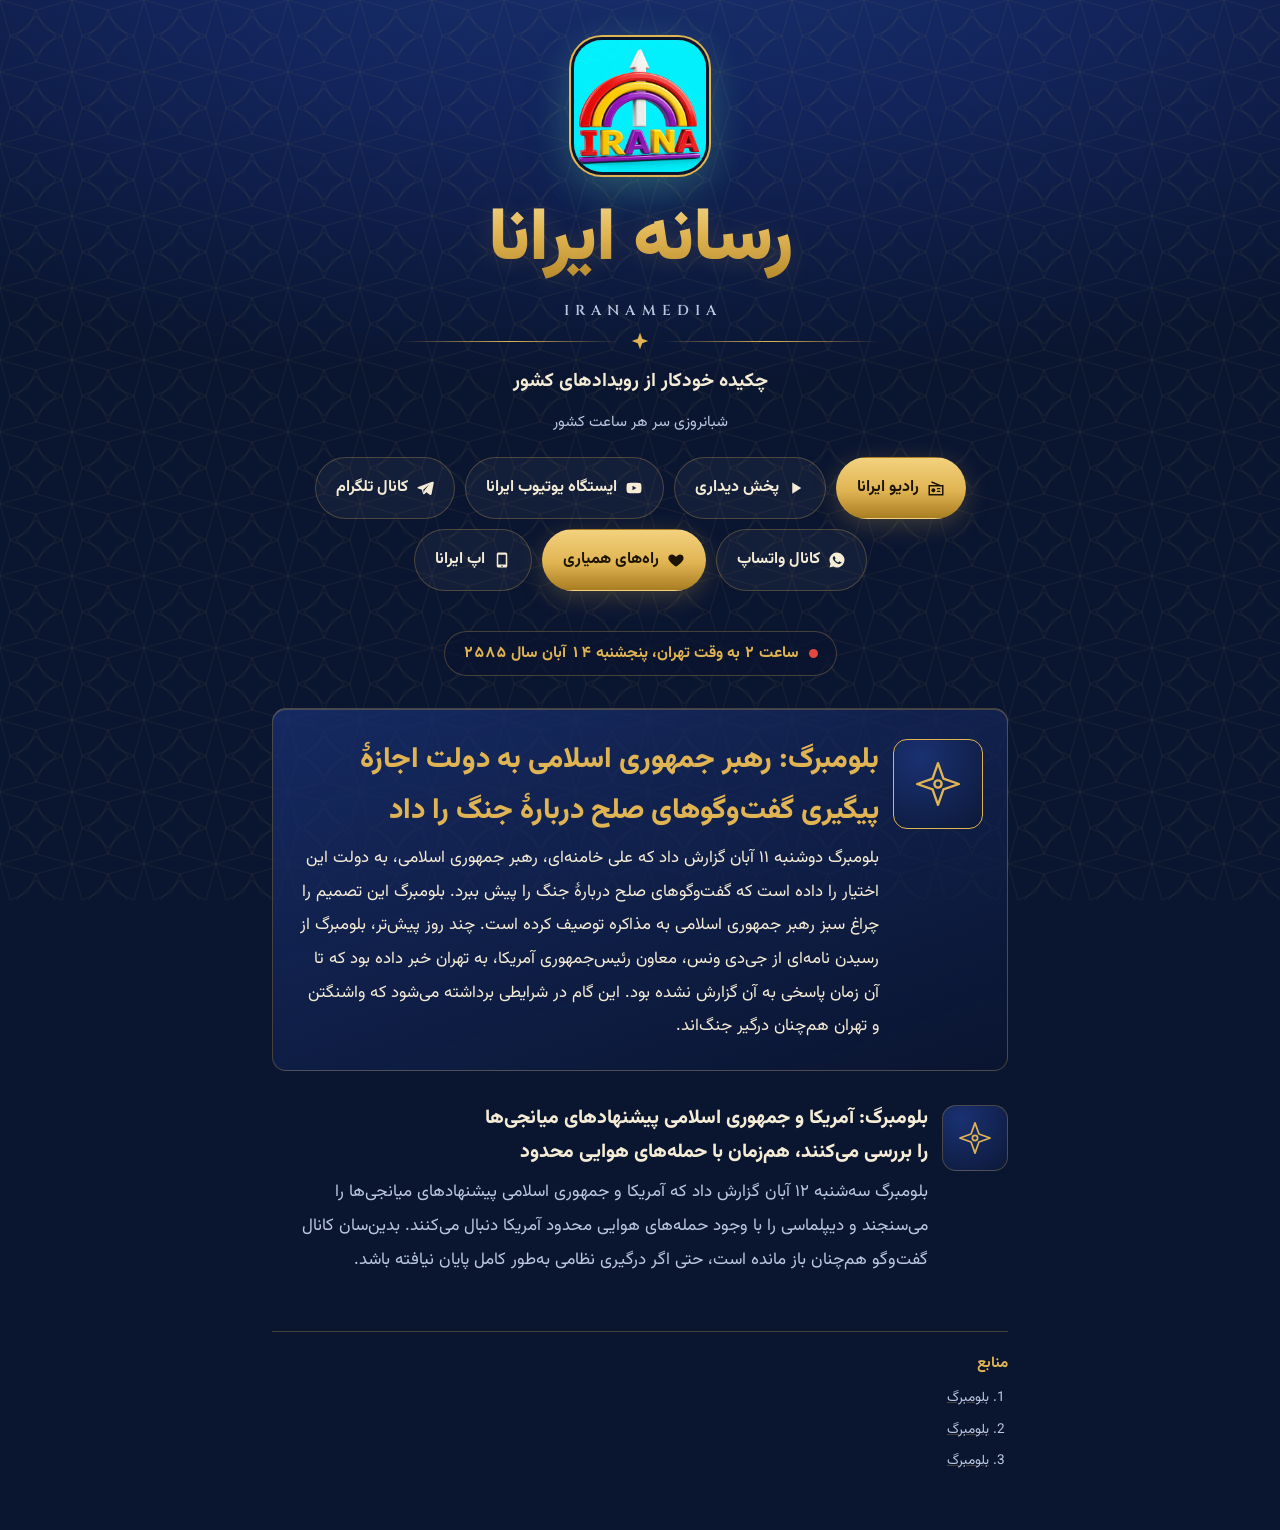
==== commit 084a8b35: "خبرنامه‌ی ساعت ۲ به وقت تهران، پنجشنبه ۱۴ آبان سال ۲۵۸۵ Co-Authored-By: Claude Sonnet 5.5 <noreply@a" ====
--- a/site/index.html
+++ b/site/index.html
@@ -26,12 +26,15 @@
   </header>
 
 <!--BULLETIN-START-->
-<div class="stamp">ساعت ۱ به وقت تهران، پنجشنبه ۱۴ آبان سال ۲۵۸۵</div>
+<div class="stamp">ساعت ۲ به وقت تهران، پنجشنبه ۱۴ آبان سال ۲۵۸۵</div>
 <section>
-<article class="story" data-kind="general"><h3>بلومبرگ: ترامپ از احتمال حمله به جمهوری اسلامی پس از شکست در انتخابات میان‌دوره‌ای کم کرد</h3><p>بلومبرگ روز چهارشنبه ۱۳ آبان گزارش داد که دونالد ترامپ، رئیس‌جمهوری آمریکا، پس از شکست سنگین در انتخابات میان‌دوره‌ای، از احتمال حمله‌های تازه به جمهوری اسلامی کم کرده است. این گزارش در ادامهٔ خبرهای پیشین بلومبرگ است که از آمادگی ترامپ برای تشدید فشار پس از انتخابات‌های آمریکا و اسرائیل خبر می‌داد. هم‌زمان، بلومبرگ در گزارش‌های دو روز گذشته از بررسی پیشنهادهای میانجی‌ها توسط آمریکا و جمهوری اسلامی نوشته بود. بدین‌سان لحن واشنگتن در برابر جمهوری اسلامی پس از رأی‌گیری نرم‌تر شده است.</p></article>
+<article class="story" data-kind="general"><h3>بلومبرگ: رهبر جمهوری اسلامی به دولت اجازهٔ پیگیری گفت‌وگوهای صلح دربارهٔ جنگ را داد</h3><p>بلومبرگ دوشنبه ۱۱ آبان گزارش داد که علی خامنه‌ای، رهبر جمهوری اسلامی، به دولت این اختیار را داده است که گفت‌وگوهای صلح دربارهٔ جنگ را پیش ببرد. بلومبرگ این تصمیم را چراغ سبز رهبر جمهوری اسلامی به مذاکره توصیف کرده است. چند روز پیش‌تر، بلومبرگ از رسیدن نامه‌ای از جی‌دی ونس، معاون رئیس‌جمهوری آمریکا، به تهران خبر داده بود که تا آن زمان پاسخی به آن گزارش نشده بود. این گام در شرایطی برداشته می‌شود که واشنگتن و تهران هم‌چنان درگیر جنگ‌اند.</p></article>
+<article class="story" data-kind="general"><h3>بلومبرگ: آمریکا و جمهوری اسلامی پیشنهادهای میانجی‌ها را بررسی می‌کنند، هم‌زمان با حمله‌های هوایی محدود</h3><p>بلومبرگ سه‌شنبه ۱۲ آبان گزارش داد که آمریکا و جمهوری اسلامی پیشنهادهای میانجی‌ها را می‌سنجند و دیپلماسی را با وجود حمله‌های هوایی محدود آمریکا دنبال می‌کنند. بدین‌سان کانال گفت‌وگو هم‌چنان باز مانده است، حتی اگر درگیری نظامی به‌طور کامل پایان نیافته باشد.</p></article>
 </section>
 <footer class="sources"><h3>منابع</h3><ol>
-<li><a href="https://www.bloomberg.com/news/articles/2026-11-04/trump-plays-down-prospect-of-strikes-on-iran-after-midterm-rout">بلومبرگ</a></li>
+<li><a href="https://www.bloomberg.com/news/articles/2026-11-02/iran-s-khamenei-gives-government-powers-to-hold-talks-on-war">بلومبرگ</a></li>
+<li><a href="https://www.bloomberg.com/news/articles/2026-11-03/us-iran-weigh-mediators-proposals-amid-limited-airstrikes">بلومبرگ</a></li>
+<li><a href="https://www.bloomberg.com/news/articles/2026-10-29/iran-receives-letter-from-vance-though-no-word-on-likely-reply">بلومبرگ</a></li>
 </ol></footer>
 <!--BULLETIN-END-->
 </div>
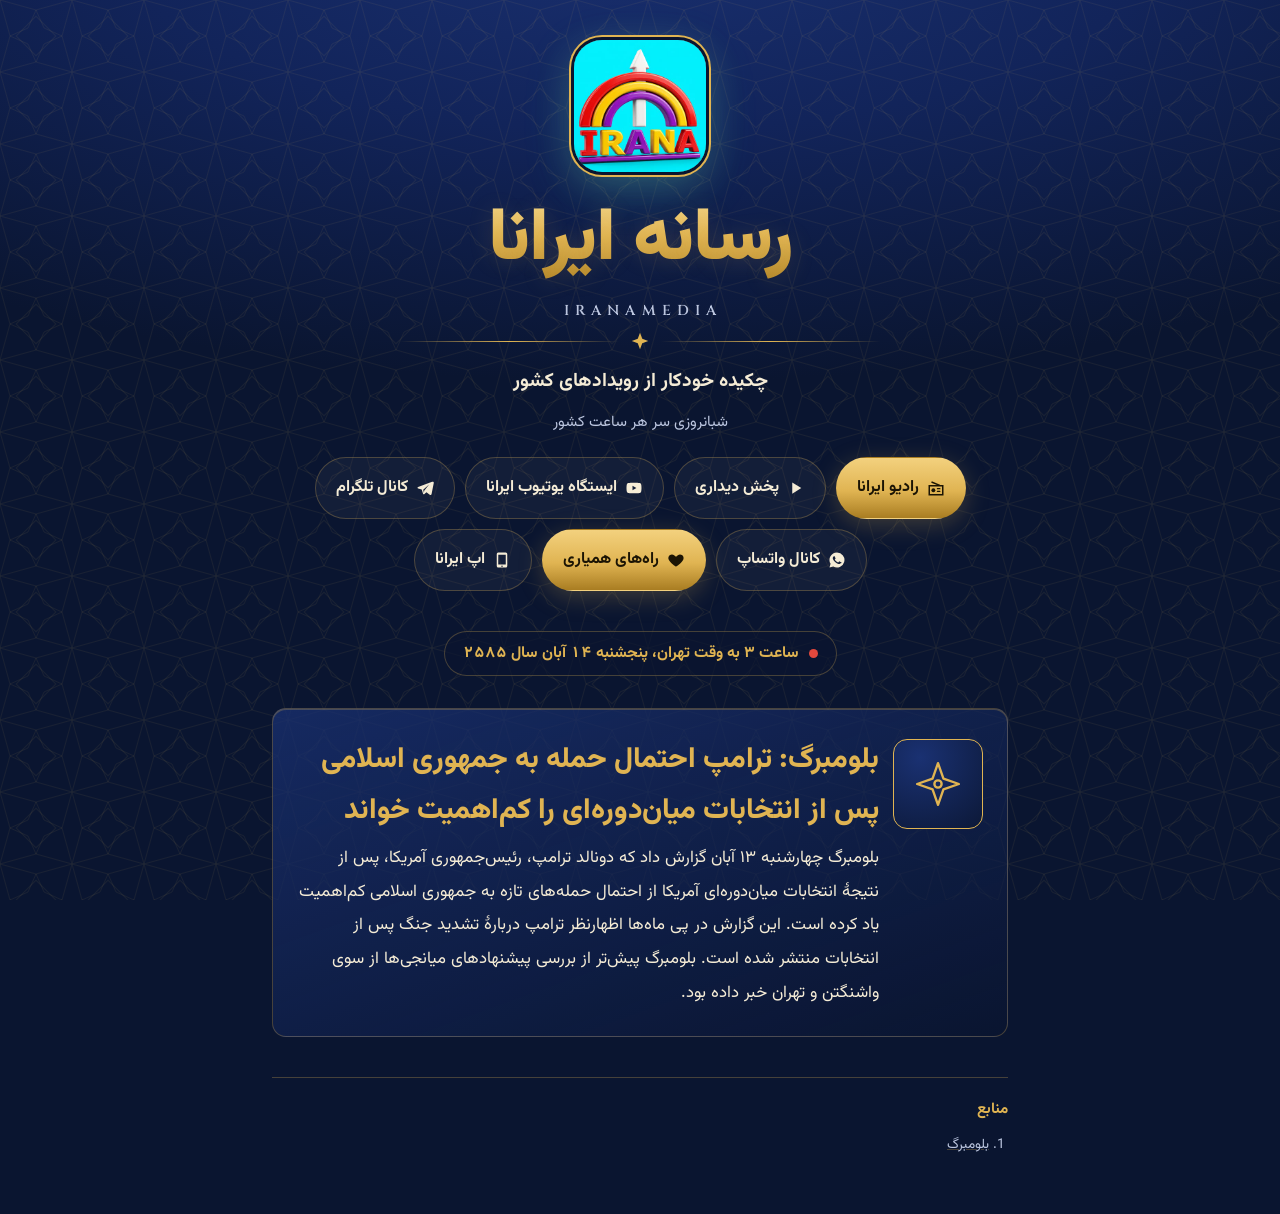
==== commit 474ebb9c: "خبرنامه‌ی ساعت ۳ به وقت تهران، پنجشنبه ۱۴ آبان سال ۲۵۸۵ Co-Authored-By: Claude Sonnet 5.5 <noreply@a" ====
--- a/site/index.html
+++ b/site/index.html
@@ -26,15 +26,12 @@
   </header>
 
 <!--BULLETIN-START-->
-<div class="stamp">ساعت ۲ به وقت تهران، پنجشنبه ۱۴ آبان سال ۲۵۸۵</div>
+<div class="stamp">ساعت ۳ به وقت تهران، پنجشنبه ۱۴ آبان سال ۲۵۸۵</div>
 <section>
-<article class="story" data-kind="general"><h3>بلومبرگ: رهبر جمهوری اسلامی به دولت اجازهٔ پیگیری گفت‌وگوهای صلح دربارهٔ جنگ را داد</h3><p>بلومبرگ دوشنبه ۱۱ آبان گزارش داد که علی خامنه‌ای، رهبر جمهوری اسلامی، به دولت این اختیار را داده است که گفت‌وگوهای صلح دربارهٔ جنگ را پیش ببرد. بلومبرگ این تصمیم را چراغ سبز رهبر جمهوری اسلامی به مذاکره توصیف کرده است. چند روز پیش‌تر، بلومبرگ از رسیدن نامه‌ای از جی‌دی ونس، معاون رئیس‌جمهوری آمریکا، به تهران خبر داده بود که تا آن زمان پاسخی به آن گزارش نشده بود. این گام در شرایطی برداشته می‌شود که واشنگتن و تهران هم‌چنان درگیر جنگ‌اند.</p></article>
-<article class="story" data-kind="general"><h3>بلومبرگ: آمریکا و جمهوری اسلامی پیشنهادهای میانجی‌ها را بررسی می‌کنند، هم‌زمان با حمله‌های هوایی محدود</h3><p>بلومبرگ سه‌شنبه ۱۲ آبان گزارش داد که آمریکا و جمهوری اسلامی پیشنهادهای میانجی‌ها را می‌سنجند و دیپلماسی را با وجود حمله‌های هوایی محدود آمریکا دنبال می‌کنند. بدین‌سان کانال گفت‌وگو هم‌چنان باز مانده است، حتی اگر درگیری نظامی به‌طور کامل پایان نیافته باشد.</p></article>
+<article class="story" data-kind="general"><h3>بلومبرگ: ترامپ احتمال حمله به جمهوری اسلامی پس از انتخابات میان‌دوره‌ای را کم‌اهمیت خواند</h3><p>بلومبرگ چهارشنبه ۱۳ آبان گزارش داد که دونالد ترامپ، رئیس‌جمهوری آمریکا، پس از نتیجهٔ انتخابات میان‌دوره‌ای آمریکا از احتمال حمله‌های تازه به جمهوری اسلامی کم‌اهمیت یاد کرده است. این گزارش در پی ماه‌ها اظهارنظر ترامپ دربارهٔ تشدید جنگ پس از انتخابات منتشر شده است. بلومبرگ پیش‌تر از بررسی پیشنهادهای میانجی‌ها از سوی واشنگتن و تهران خبر داده بود.</p></article>
 </section>
 <footer class="sources"><h3>منابع</h3><ol>
-<li><a href="https://www.bloomberg.com/news/articles/2026-11-02/iran-s-khamenei-gives-government-powers-to-hold-talks-on-war">بلومبرگ</a></li>
-<li><a href="https://www.bloomberg.com/news/articles/2026-11-03/us-iran-weigh-mediators-proposals-amid-limited-airstrikes">بلومبرگ</a></li>
-<li><a href="https://www.bloomberg.com/news/articles/2026-10-29/iran-receives-letter-from-vance-though-no-word-on-likely-reply">بلومبرگ</a></li>
+<li><a href="https://www.bloomberg.com/news/articles/2026-11-04/trump-plays-down-prospect-of-strikes-on-iran-after-midterm-rout">بلومبرگ</a></li>
 </ol></footer>
 <!--BULLETIN-END-->
 </div>
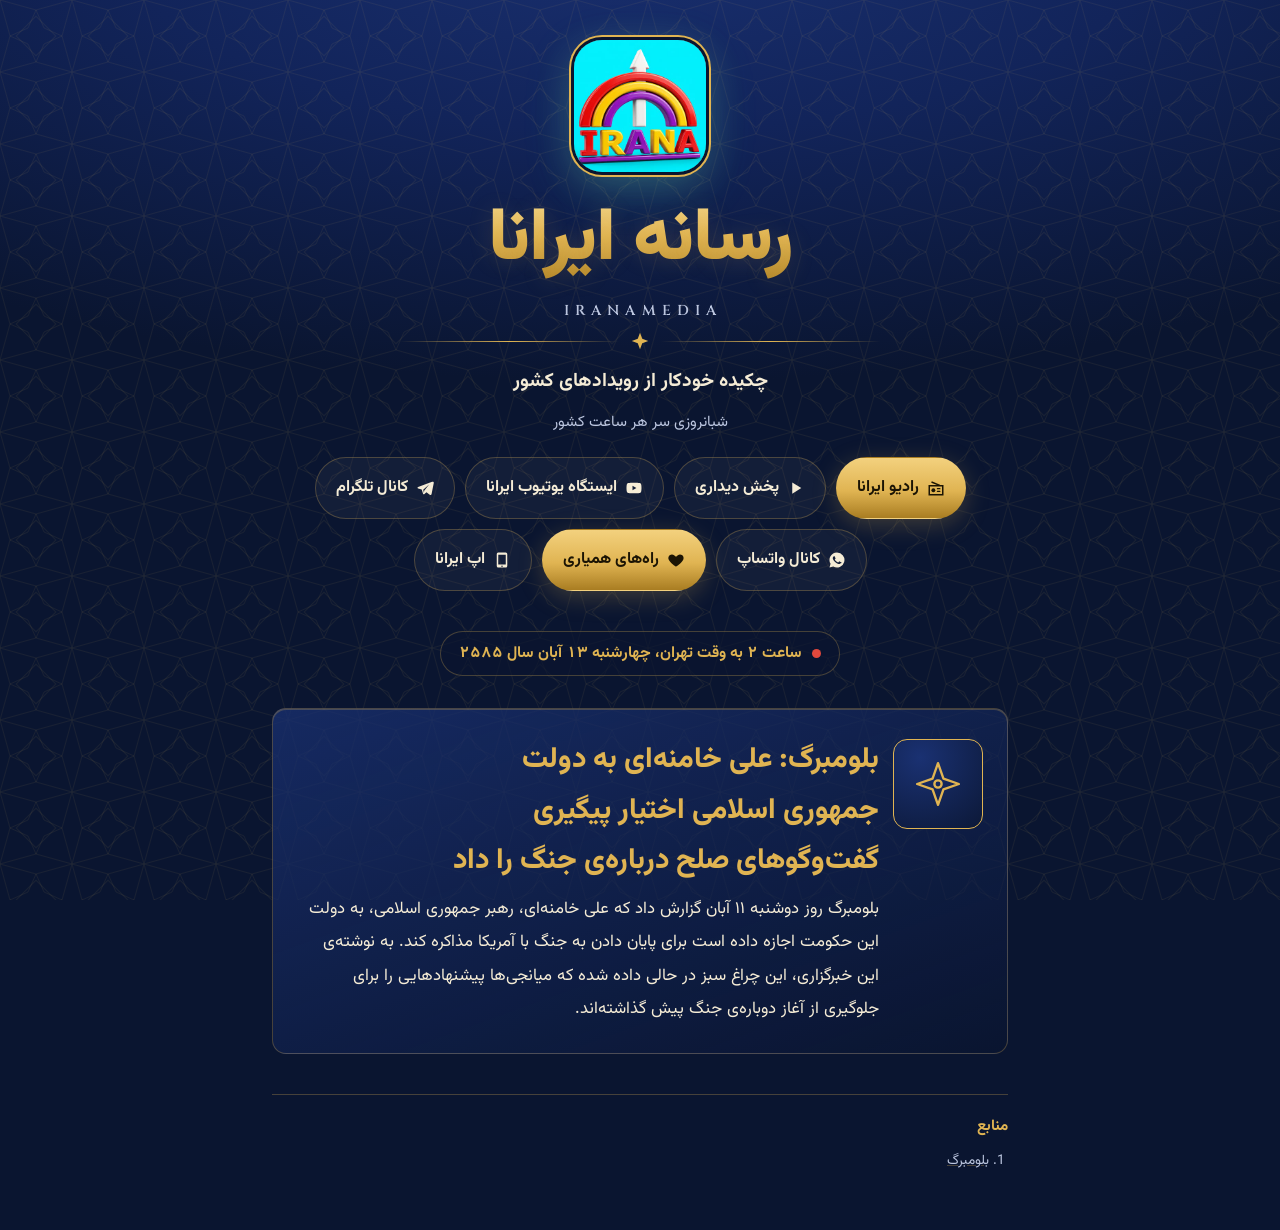
==== commit 8022db4f: "بازگشت رادیو و تارنمای ایرانا؛ تلویزیون ایرانا از همان خبرنامه - رادیو، تارنما، ابزارها و آهنگ‌ها از" ====
--- a/site/index.html
+++ b/site/index.html
@@ -26,12 +26,12 @@
   </header>
 
 <!--BULLETIN-START-->
-<div class="stamp">ساعت ۳ به وقت تهران، پنجشنبه ۱۴ آبان سال ۲۵۸۵</div>
+<div class="stamp">ساعت ۲ به وقت تهران، چهارشنبه ۱۳ آبان سال ۲۵۸۵</div>
 <section>
-<article class="story" data-kind="general"><h3>بلومبرگ: ترامپ احتمال حمله به جمهوری اسلامی پس از انتخابات میان‌دوره‌ای را کم‌اهمیت خواند</h3><p>بلومبرگ چهارشنبه ۱۳ آبان گزارش داد که دونالد ترامپ، رئیس‌جمهوری آمریکا، پس از نتیجهٔ انتخابات میان‌دوره‌ای آمریکا از احتمال حمله‌های تازه به جمهوری اسلامی کم‌اهمیت یاد کرده است. این گزارش در پی ماه‌ها اظهارنظر ترامپ دربارهٔ تشدید جنگ پس از انتخابات منتشر شده است. بلومبرگ پیش‌تر از بررسی پیشنهادهای میانجی‌ها از سوی واشنگتن و تهران خبر داده بود.</p></article>
+<article class="story" data-kind="general"><h3>بلومبرگ: علی خامنه‌ای به دولت جمهوری اسلامی اختیار پیگیری گفت‌وگوهای صلح درباره‌ی جنگ را داد</h3><p>بلومبرگ روز دوشنبه ۱۱ آبان گزارش داد که علی خامنه‌ای، رهبر جمهوری اسلامی، به دولت این حکومت اجازه داده است برای پایان دادن به جنگ با آمریکا مذاکره کند. به نوشته‌ی این خبرگزاری، این چراغ سبز در حالی داده شده که میانجی‌ها پیشنهادهایی را برای جلوگیری از آغاز دوباره‌ی جنگ پیش گذاشته‌اند.</p></article>
 </section>
 <footer class="sources"><h3>منابع</h3><ol>
-<li><a href="https://www.bloomberg.com/news/articles/2026-11-04/trump-plays-down-prospect-of-strikes-on-iran-after-midterm-rout">بلومبرگ</a></li>
+<li><a href="https://www.bloomberg.com/news/articles/2026-11-02/iran-s-khamenei-gives-government-powers-to-hold-talks-on-war">بلومبرگ</a></li>
 </ol></footer>
 <!--BULLETIN-END-->
 </div>
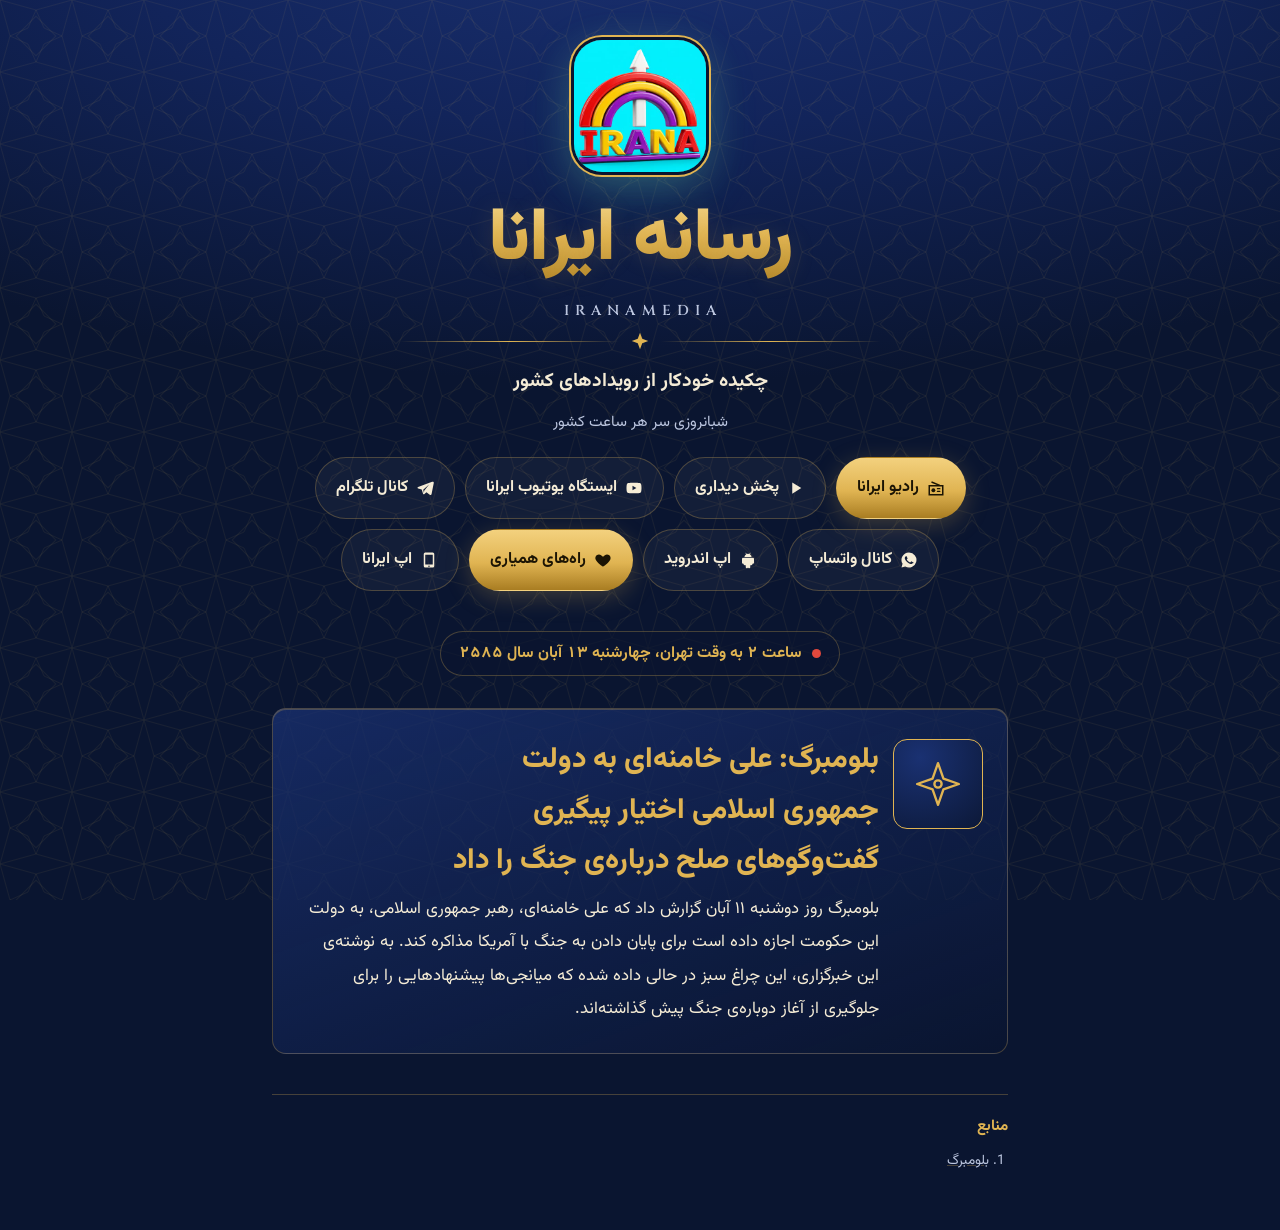
==== commit c57e4907: "تارنما: دکمه‌ی دریافت اپ اندروید ایرانا Co-Authored-By: Claude Opus 5.5 <noreply@anthropic.com> Clau" ====
--- a/site/index.html
+++ b/site/index.html
@@ -20,6 +20,7 @@
       <a class="btn" href="https://m.youtube.com/IRANAMEDIA" target="_blank" rel="noopener"><svg viewBox="0 0 24 24" aria-hidden="true"><path d="M21.6 7.2a2.5 2.5 0 0 0-1.8-1.8C18.2 5 12 5 12 5s-6.2 0-7.8.4A2.5 2.5 0 0 0 2.4 7.2C2 8.8 2 12 2 12s0 3.2.4 4.8a2.5 2.5 0 0 0 1.8 1.8C5.8 19 12 19 12 19s6.2 0 7.8-.4a2.5 2.5 0 0 0 1.8-1.8c.4-1.6.4-4.8.4-4.8s0-3.2-.4-4.8zM10 15V9l5.2 3z"/></svg>ایستگاه یوتیوب ایرانا</a>
       <a class="btn" href="https://t.me/IranaMediaNews"><svg viewBox="0 0 24 24" aria-hidden="true"><path d="M21.5 3.5 2.8 10.7c-1 .4-1 1.6.1 1.9l4.7 1.5 1.8 5.6c.3.8 1.3 1 1.9.4l2.6-2.5 4.9 3.6c.7.5 1.7.1 1.9-.8l3-15.2c.2-1-.8-1.8-1.7-1.4zM9.6 14.3l8.2-7.4-6.9 8.7-.3 3.2z"/></svg>کانال تلگرام</a>
       <a class="btn" href="https://whatsapp.com/channel/0029Vb9JxR1HgZWcZUxJY03Z" target="_blank" rel="noopener"><svg viewBox="0 0 24 24" aria-hidden="true"><path fill-rule="evenodd" d="M12 2a10 10 0 0 0-8.6 15.1L2 22l5-1.3A10 10 0 1 0 12 2zm5.3 14.1c-.2.6-1.3 1.2-1.8 1.2-.5.1-1 .2-3.3-.7-2.8-1.1-4.6-4-4.7-4.2-.1-.2-1.1-1.5-1.1-2.8s.7-2 1-2.3c.2-.3.5-.3.7-.3h.5c.2 0 .4 0 .6.5.2.6.8 2 .8 2.1.1.1.1.3 0 .4-.1.2-.1.3-.3.5l-.4.5c-.1.1-.3.3-.1.6.2.3.8 1.3 1.7 2.1 1.2 1 2.1 1.3 2.4 1.5.3.1.5.1.6-.1l.9-1.1c.2-.3.4-.2.6-.1l2 1c.3.1.5.2.5.3.1.1.1.6-.1 1.2z"/></svg>کانال واتساپ</a>
+      <a class="btn apk" href="irana.apk" download="IranaMedia.apk"><svg viewBox="0 0 24 24" aria-hidden="true"><path d="M7 9h10a1 1 0 0 1 1 1v7a2 2 0 0 1-2 2h-1v2.5a1.5 1.5 0 0 1-3 0V19h-0v2.5a1.5 1.5 0 0 1-3 0V19H8a2 2 0 0 1-2-2v-7a1 1 0 0 1 1-1zm-3 1.5a1.5 1.5 0 0 1 3 0v5a1.5 1.5 0 0 1-3 0zm13 0a1.5 1.5 0 0 1 3 0v5a1.5 1.5 0 0 1-3 0zM7.2 8a4.8 4.8 0 0 1 2.4-3.6L8.7 2.9a.4.4 0 1 1 .7-.4l.9 1.6a5.3 5.3 0 0 1 3.4 0l.9-1.6a.4.4 0 1 1 .7.4l-.9 1.5A4.8 4.8 0 0 1 16.8 8z"/></svg>اپ اندروید</a><script>if(/IranaApp/.test(navigator.userAgent))document.querySelectorAll(".apk").forEach(function(e){e.hidden=true})</script>
       <a class="btn primary" href="https://iranamedia.github.io/#support"><svg viewBox="0 0 24 24" aria-hidden="true"><path d="M12 21s-7.5-4.6-9.600-9.200C0.900 8.400 2.800 4.500 6.600 4.500c2.200 0 3.600 1.200 5.400 3.200 1.800-2 3.200-3.200 5.400-3.200 3.800 0 5.700 3.900 4.200 7.300C19.500 16.400 12 21 12 21z"/></svg>راه‌های همیاری</a>
       <a class="btn" href="https://iranamedia.github.io/"><svg viewBox="0 0 24 24" aria-hidden="true"><path d="M7 2h10a2 2 0 0 1 2 2v16a2 2 0 0 1-2 2H7a2 2 0 0 1-2-2V4a2 2 0 0 1 2-2zm0 3v13h10V5zm5 14.2a1 1 0 1 0 0 2 1 1 0 0 0 0-2z"/></svg>اپ ایرانا</a>
     </div>
